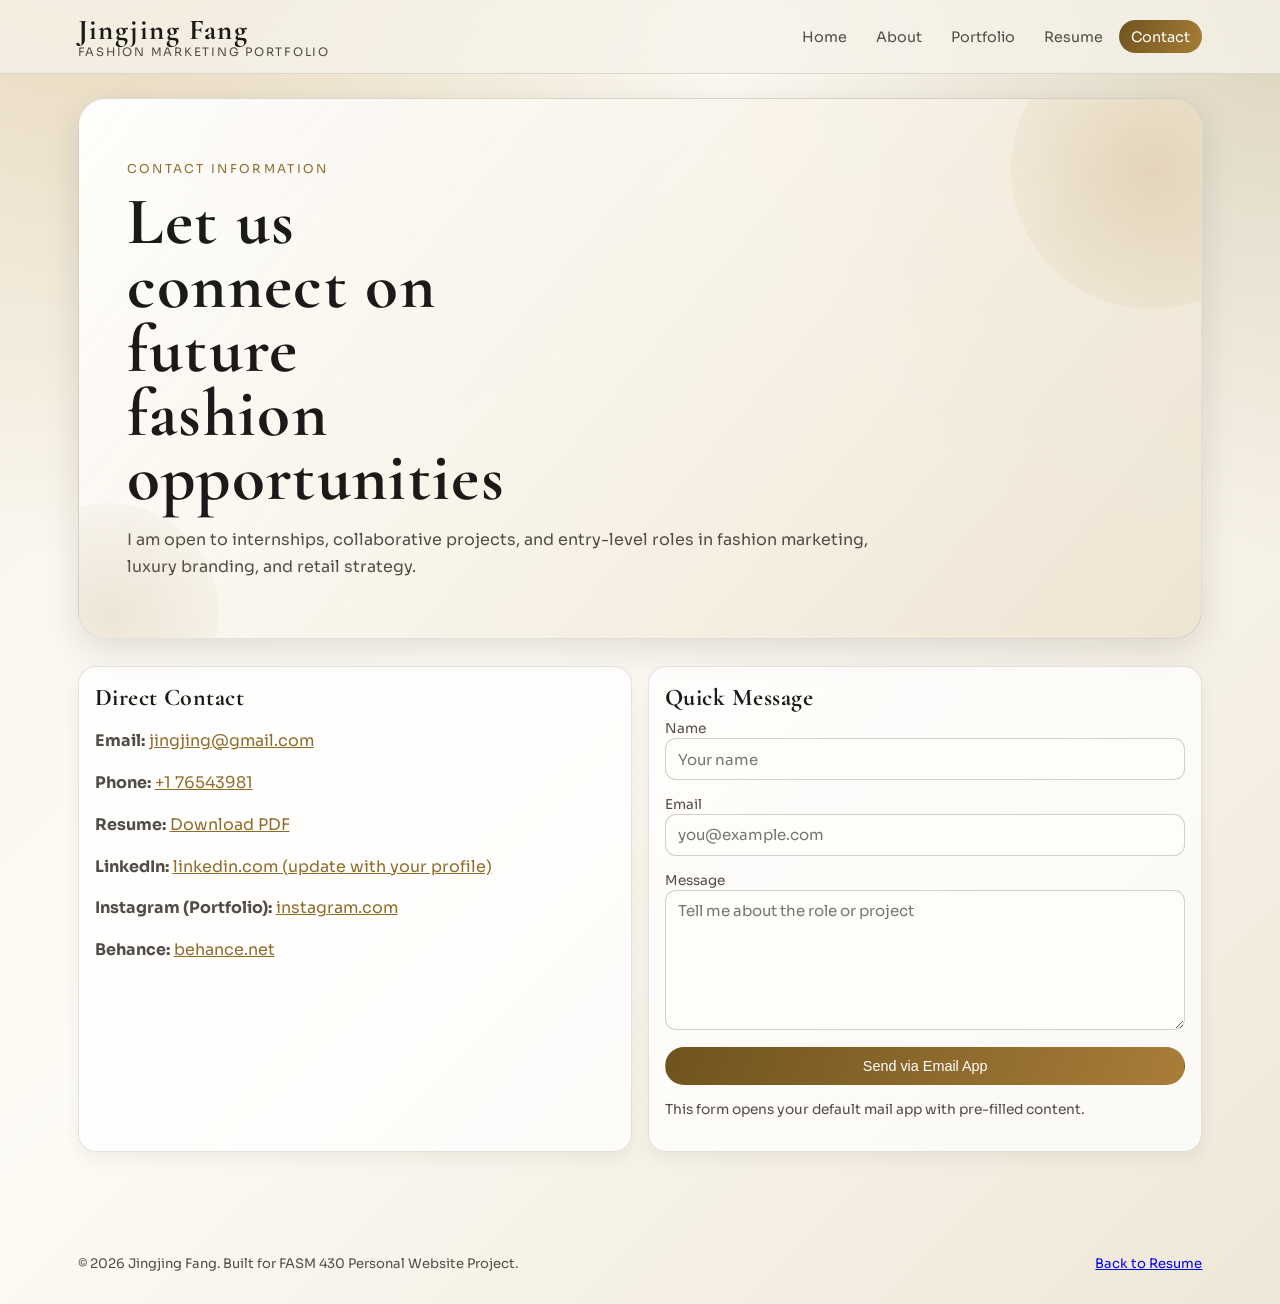
==== contact.html @ d2e797fa "first deploy" ====
﻿<!DOCTYPE html>
<html lang="en">
<head>
  <meta charset="UTF-8" />
  <meta name="viewport" content="width=device-width, initial-scale=1.0" />
  <title>Contact | Jingjing Fang</title>
  <meta name="description" content="Contact information and social links for Jingjing Fang." />
  <link rel="preconnect" href="https://fonts.googleapis.com" />
  <link rel="preconnect" href="https://fonts.gstatic.com" crossorigin />
  <link href="https://fonts.googleapis.com/css2?family=Cormorant+Garamond:wght@500;600;700&family=Sora:wght@400;500;600&display=swap" rel="stylesheet" />
  <link rel="stylesheet" href="css/styles.css" />
</head>
<body data-page="contact">
  <header class="site-header">
    <div class="header-inner">
      <a class="brand" href="index.html">
        <strong>Jingjing Fang</strong>
        <span>Fashion Marketing Portfolio</span>
      </a>
      <button class="menu-toggle" aria-label="Toggle navigation">Menu</button>
      <nav class="site-nav" aria-label="Main navigation">
        <a href="index.html" data-page="home">Home</a>
        <a href="about.html" data-page="about">About</a>
        <a href="portfolio.html" data-page="portfolio">Portfolio</a>
        <a href="resume.html" data-page="resume">Resume</a>
        <a href="contact.html" data-page="contact">Contact</a>
      </nav>
    </div>
  </header>

  <main class="page-shell">
    <section class="hero reveal">
      <span class="eyebrow">Contact Information</span>
      <h1>Let us connect on future fashion opportunities</h1>
      <p>
        I am open to internships, collaborative projects, and entry-level roles in fashion marketing,
        luxury branding, and retail strategy.
      </p>
    </section>

    <section class="reveal">
      <div class="grid grid-two">
        <article class="card contact-list">
          <h3>Direct Contact</h3>
          <p><strong>Email:</strong> <a href="mailto:jingjing@gmail.com">jingjing@gmail.com</a></p>
          <p><strong>Phone:</strong> <a href="tel:+176543981">+1 76543981</a></p>
          <p><strong>Resume:</strong> <a href="assets/docs/resume-jing.pdf" download>Download PDF</a></p>
          <p><strong>LinkedIn:</strong> <a href="https://www.linkedin.com/" target="_blank" rel="noopener">linkedin.com (update with your profile)</a></p>
          <p><strong>Instagram (Portfolio):</strong> <a href="https://www.instagram.com/" target="_blank" rel="noopener">instagram.com</a></p>
          <p><strong>Behance:</strong> <a href="https://www.behance.net/" target="_blank" rel="noopener">behance.net</a></p>
        </article>

        <article class="card">
          <h3>Quick Message</h3>
          <form id="contact-form">
            <div>
              <label for="name">Name</label>
              <input id="name" name="name" type="text" placeholder="Your name" required />
            </div>
            <div>
              <label for="email">Email</label>
              <input id="email" name="email" type="email" placeholder="you@example.com" required />
            </div>
            <div>
              <label for="message">Message</label>
              <textarea id="message" name="message" placeholder="Tell me about the role or project" required></textarea>
            </div>
            <button class="btn btn-primary" type="submit">Send via Email App</button>
          </form>
          <p class="muted">This form opens your default mail app with pre-filled content.</p>
        </article>
      </div>
    </section>
  </main>

  <footer class="site-footer">
    <div>© <span id="year"></span> Jingjing Fang. Built for FASM 430 Personal Website Project.</div>
    <div><a href="resume.html">Back to Resume</a></div>
  </footer>

  <script src="js/main.js"></script>
</body>
</html>
---- css/styles.css ----
﻿:root {
  --bg: #f7f3ea;
  --bg-soft: #efe7d8;
  --ink: #1b1a18;
  --ink-soft: #514d46;
  --accent: #916b2a;
  --accent-soft: #c1a16a;
  --card: rgba(255, 255, 255, 0.72);
  --line: rgba(27, 26, 24, 0.12);
  --shadow: 0 12px 35px rgba(33, 26, 18, 0.12);
}

* {
  box-sizing: border-box;
}

html {
  scroll-behavior: smooth;
}

body {
  margin: 0;
  font-family: "Sora", "Segoe UI", sans-serif;
  color: var(--ink);
  background:
    radial-gradient(circle at 8% -8%, #e7d7ba 0%, transparent 36%),
    radial-gradient(circle at 100% 0%, #ddd3bd 0%, transparent 31%),
    linear-gradient(135deg, var(--bg) 0%, #fdfbf5 45%, var(--bg-soft) 100%);
  min-height: 100vh;
}

.page-shell {
  max-width: 1160px;
  margin: 0 auto;
  padding: 0 1.1rem 3rem;
}

.site-header {
  position: sticky;
  top: 0;
  z-index: 20;
  backdrop-filter: blur(10px);
  background: rgba(247, 243, 234, 0.78);
  border-bottom: 1px solid var(--line);
}

.header-inner {
  max-width: 1160px;
  margin: 0 auto;
  padding: 0.9rem 1.1rem;
  display: flex;
  align-items: center;
  justify-content: space-between;
  gap: 1rem;
}

.brand {
  text-decoration: none;
  color: var(--ink);
  display: flex;
  flex-direction: column;
  line-height: 1.1;
}

.brand strong {
  font-family: "Cormorant Garamond", Georgia, serif;
  font-size: 1.8rem;
  letter-spacing: 0.05em;
}

.brand span {
  font-size: 0.73rem;
  letter-spacing: 0.15em;
  text-transform: uppercase;
  color: var(--ink-soft);
}

.menu-toggle {
  display: none;
  border: 1px solid var(--line);
  background: #ffffffc7;
  color: var(--ink);
  border-radius: 999px;
  padding: 0.38rem 0.8rem;
  font-size: 0.9rem;
}

.site-nav {
  display: flex;
  align-items: center;
  gap: 0.3rem;
}

.site-nav a {
  text-decoration: none;
  color: var(--ink-soft);
  font-size: 0.9rem;
  padding: 0.46rem 0.75rem;
  border-radius: 999px;
  transition: 0.2s ease;
}

.site-nav a:hover {
  background: #ffffffc9;
  color: var(--ink);
}

.site-nav a.active {
  color: #fff;
  background: linear-gradient(115deg, #6f531f 0%, #a77d35 100%);
}

.hero {
  margin-top: 1.5rem;
  padding: 3.6rem clamp(1rem, 4vw, 3rem);
  border: 1px solid var(--line);
  border-radius: 28px;
  position: relative;
  overflow: hidden;
  background:
    linear-gradient(130deg, rgba(255, 255, 255, 0.95) 0%, rgba(248, 243, 233, 0.88) 45%, rgba(237, 227, 209, 0.9) 100%);
  box-shadow: var(--shadow);
}

.hero::before,
.hero::after {
  content: "";
  position: absolute;
  border-radius: 50%;
  opacity: 0.55;
  pointer-events: none;
}

.hero::before {
  width: 280px;
  height: 280px;
  background: radial-gradient(circle, rgba(186, 149, 83, 0.45), rgba(186, 149, 83, 0));
  right: -90px;
  top: -70px;
  animation: floaty 9s ease-in-out infinite;
}

.hero::after {
  width: 220px;
  height: 220px;
  background: radial-gradient(circle, rgba(145, 107, 42, 0.24), rgba(145, 107, 42, 0));
  left: -80px;
  bottom: -85px;
  animation: floaty 10s ease-in-out 1.6s infinite;
}

@keyframes floaty {
  0%,
  100% {
    transform: translateY(0);
  }
  50% {
    transform: translateY(-12px);
  }
}

.eyebrow {
  display: inline-block;
  font-size: 0.76rem;
  text-transform: uppercase;
  letter-spacing: 0.19em;
  color: var(--accent);
  margin-bottom: 0.85rem;
}

h1,
h2,
h3 {
  font-family: "Cormorant Garamond", Georgia, serif;
  margin: 0;
  letter-spacing: 0.02em;
}

h1 {
  font-size: clamp(2.2rem, 5.8vw, 4.2rem);
  line-height: 0.95;
  max-width: 11ch;
}

.hero p {
  margin: 1rem 0 0;
  max-width: 62ch;
  color: var(--ink-soft);
  font-size: 1rem;
  line-height: 1.7;
}

.cta-row {
  display: flex;
  gap: 0.8rem;
  margin-top: 1.4rem;
  flex-wrap: wrap;
}

.btn {
  display: inline-block;
  text-decoration: none;
  border-radius: 999px;
  padding: 0.64rem 1.05rem;
  border: 1px solid transparent;
  transition: 0.18s ease;
  font-size: 0.9rem;
}

.btn-primary {
  color: #fff;
  background: linear-gradient(110deg, #6f531f 0%, #a87d38 100%);
}

.btn-primary:hover {
  transform: translateY(-1px);
  box-shadow: 0 8px 18px rgba(116, 84, 36, 0.22);
}

.btn-ghost {
  color: var(--ink);
  border-color: rgba(27, 26, 24, 0.22);
  background: rgba(255, 255, 255, 0.72);
}

.btn-ghost:hover {
  background: #fff;
}

section {
  margin-top: 1.7rem;
}

.section-head {
  margin-bottom: 0.95rem;
}

.section-head h2 {
  font-size: clamp(1.8rem, 3.2vw, 2.55rem);
}

.section-head p {
  margin: 0.45rem 0 0;
  color: var(--ink-soft);
  max-width: 66ch;
  line-height: 1.65;
}

.grid {
  display: grid;
  gap: 1rem;
}

.grid-three {
  grid-template-columns: repeat(3, minmax(0, 1fr));
}

.grid-two {
  grid-template-columns: repeat(2, minmax(0, 1fr));
}

.card {
  background: var(--card);
  border: 1px solid var(--line);
  border-radius: 18px;
  padding: 1rem;
  box-shadow: 0 7px 18px rgba(39, 31, 21, 0.06);
}

.card h3 {
  font-size: 1.5rem;
  margin-bottom: 0.35rem;
}

.card p,
.card li {
  color: var(--ink-soft);
  line-height: 1.62;
}

.card ul {
  margin: 0.35rem 0 0;
  padding-left: 1.05rem;
}

.mini-stat {
  display: flex;
  align-items: baseline;
  gap: 0.45rem;
}

.mini-stat strong {
  font-size: 2rem;
  font-family: "Cormorant Garamond", Georgia, serif;
}

.mini-stat span {
  color: var(--ink-soft);
  font-size: 0.86rem;
}

.timeline {
  border-left: 2px solid rgba(145, 107, 42, 0.33);
  padding-left: 1rem;
}

.timeline-item {
  margin-bottom: 1rem;
  position: relative;
}

.timeline-item::before {
  content: "";
  position: absolute;
  width: 10px;
  height: 10px;
  left: -1.36rem;
  top: 0.35rem;
  border-radius: 50%;
  background: var(--accent);
}

.timeline-item h3 {
  font-size: 1.35rem;
}

.kpi-list {
  display: flex;
  flex-wrap: wrap;
  gap: 0.7rem;
}

.kpi {
  border: 1px solid var(--line);
  border-radius: 999px;
  padding: 0.42rem 0.8rem;
  background: #fff;
  font-size: 0.84rem;
}

.pdf-wrap {
  border: 1px solid var(--line);
  border-radius: 16px;
  overflow: hidden;
  background: #fff;
  min-height: 70vh;
  box-shadow: 0 9px 24px rgba(37, 26, 17, 0.08);
}

.pdf-wrap iframe {
  width: 100%;
  min-height: 70vh;
  border: 0;
}

.contact-list a {
  color: var(--accent);
}

form {
  display: grid;
  gap: 0.78rem;
}

label {
  font-size: 0.85rem;
  color: var(--ink-soft);
}

input,
textarea {
  width: 100%;
  border: 1px solid rgba(27, 26, 24, 0.2);
  border-radius: 11px;
  padding: 0.66rem 0.75rem;
  font-family: inherit;
  font-size: 0.94rem;
  background: #fffdfa;
}

input:focus,
textarea:focus {
  outline: 2px solid rgba(145, 107, 42, 0.3);
  border-color: rgba(145, 107, 42, 0.55);
}

textarea {
  min-height: 140px;
  resize: vertical;
}

.muted {
  color: var(--ink-soft);
  font-size: 0.86rem;
}

.site-footer {
  max-width: 1160px;
  margin: 2.4rem auto 0;
  padding: 1rem 1.1rem 2rem;
  color: var(--ink-soft);
  font-size: 0.82rem;
  display: flex;
  justify-content: space-between;
  gap: 0.8rem;
  flex-wrap: wrap;
}

.reveal {
  opacity: 0;
  transform: translateY(14px);
  transition: opacity 0.45s ease, transform 0.45s ease;
}

.reveal.in {
  opacity: 1;
  transform: translateY(0);
}

@media (max-width: 920px) {
  .grid-three {
    grid-template-columns: 1fr 1fr;
  }
}

@media (max-width: 760px) {
  .menu-toggle {
    display: block;
  }

  .site-nav {
    position: absolute;
    right: 1.1rem;
    top: 64px;
    background: #fffdf8;
    border: 1px solid var(--line);
    border-radius: 12px;
    padding: 0.3rem;
    flex-direction: column;
    align-items: stretch;
    min-width: 170px;
    display: none;
    box-shadow: var(--shadow);
  }

  .site-nav.open {
    display: flex;
  }

  .grid-two,
  .grid-three {
    grid-template-columns: 1fr;
  }

  h1 {
    max-width: 100%;
  }

  .hero {
    padding: 2.4rem 1rem;
  }

  .pdf-wrap,
  .pdf-wrap iframe {
    min-height: 62vh;
  }
}
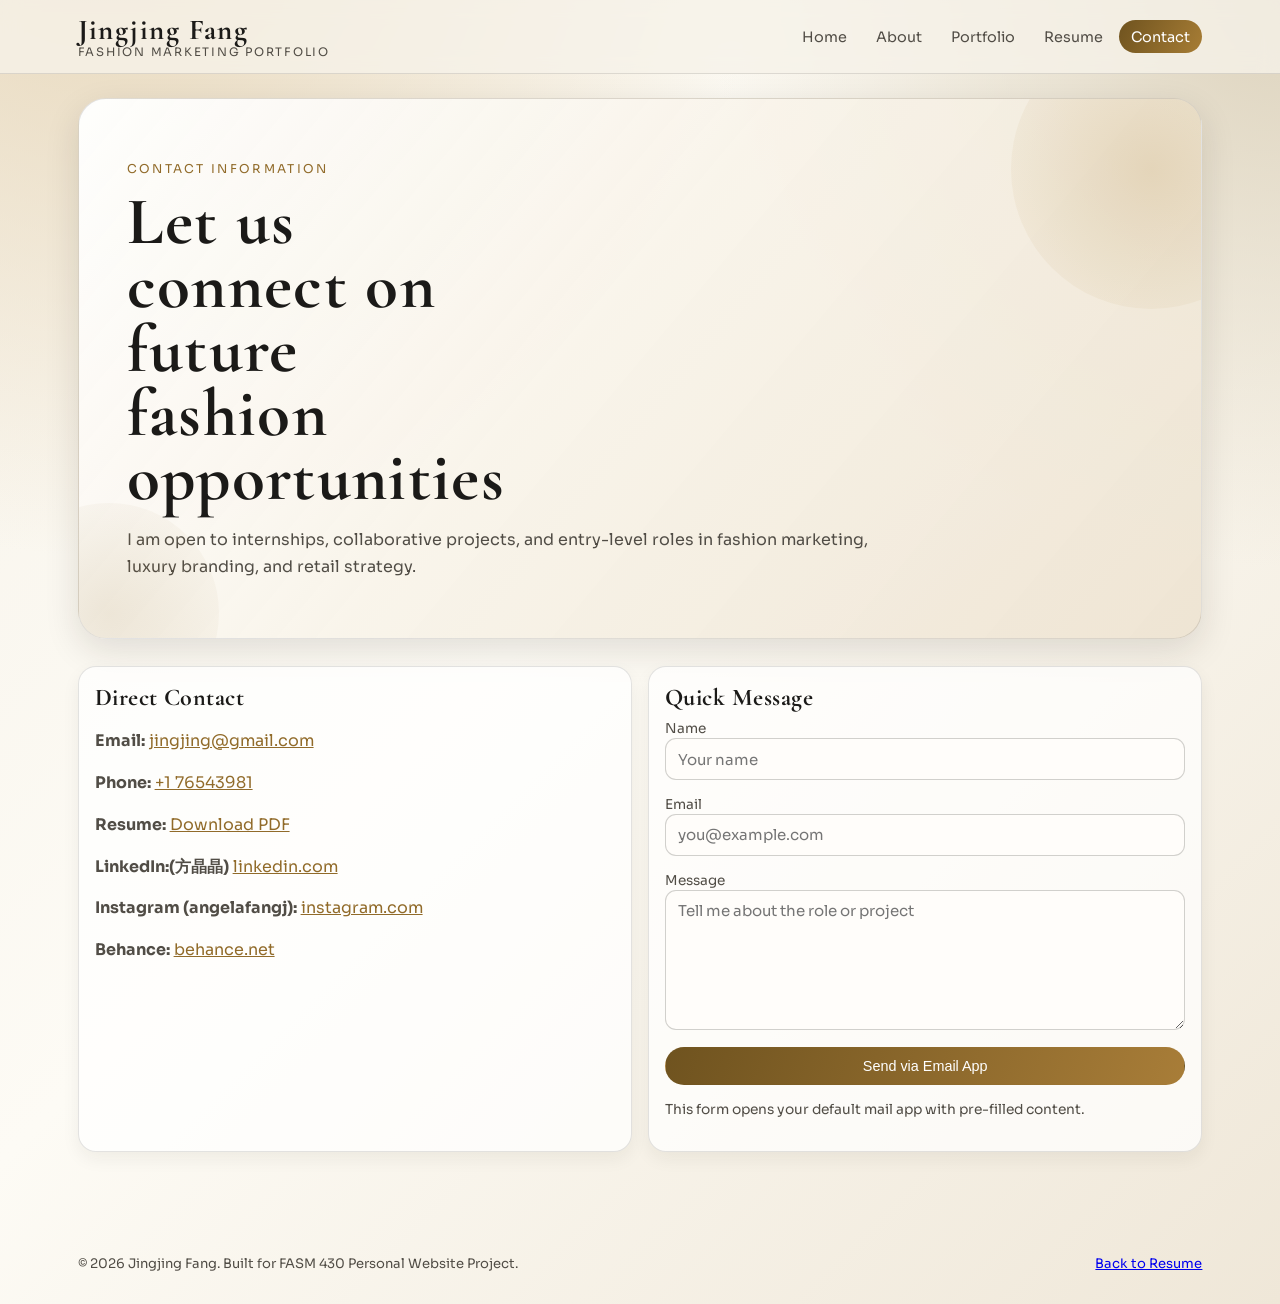
==== commit 36b78f40: "修改信息，更新LinkedIn和Instagram链接文本。" ====
--- a/contact.html
+++ b/contact.html
@@ -45,8 +45,8 @@
           <p><strong>Email:</strong> <a href="mailto:jingjing@gmail.com">jingjing@gmail.com</a></p>
           <p><strong>Phone:</strong> <a href="tel:+176543981">+1 76543981</a></p>
           <p><strong>Resume:</strong> <a href="assets/docs/resume-jing.pdf" download>Download PDF</a></p>
-          <p><strong>LinkedIn:</strong> <a href="https://www.linkedin.com/" target="_blank" rel="noopener">linkedin.com (update with your profile)</a></p>
-          <p><strong>Instagram (Portfolio):</strong> <a href="https://www.instagram.com/" target="_blank" rel="noopener">instagram.com</a></p>
+          <p><strong>LinkedIn:(方晶晶)</strong> <a href="https://www.linkedin.com/" target="_blank" rel="noopener">linkedin.com </a></p>
+          <p><strong>Instagram (angelafangj):</strong> <a href="https://www.instagram.com/" target="_blank" rel="noopener">instagram.com</a></p>
           <p><strong>Behance:</strong> <a href="https://www.behance.net/" target="_blank" rel="noopener">behance.net</a></p>
         </article>
 
--- a/css/styles.css
+++ b/css/styles.css
@@ -351,6 +351,15 @@
   width: 100%;
   min-height: 70vh;
   border: 0;
+}
+
+.sizzle-video {
+  width: 100%;
+  max-height: 560px;
+  border-radius: 12px;
+  border: 1px solid rgba(27, 26, 24, 0.12);
+  background: #efe7d8;
+  object-fit: cover;
 }
 
 .contact-list a {
@@ -464,4 +473,8 @@
   .pdf-wrap iframe {
     min-height: 62vh;
   }
-}
+
+  .sizzle-video {
+    max-height: 430px;
+  }
+}
